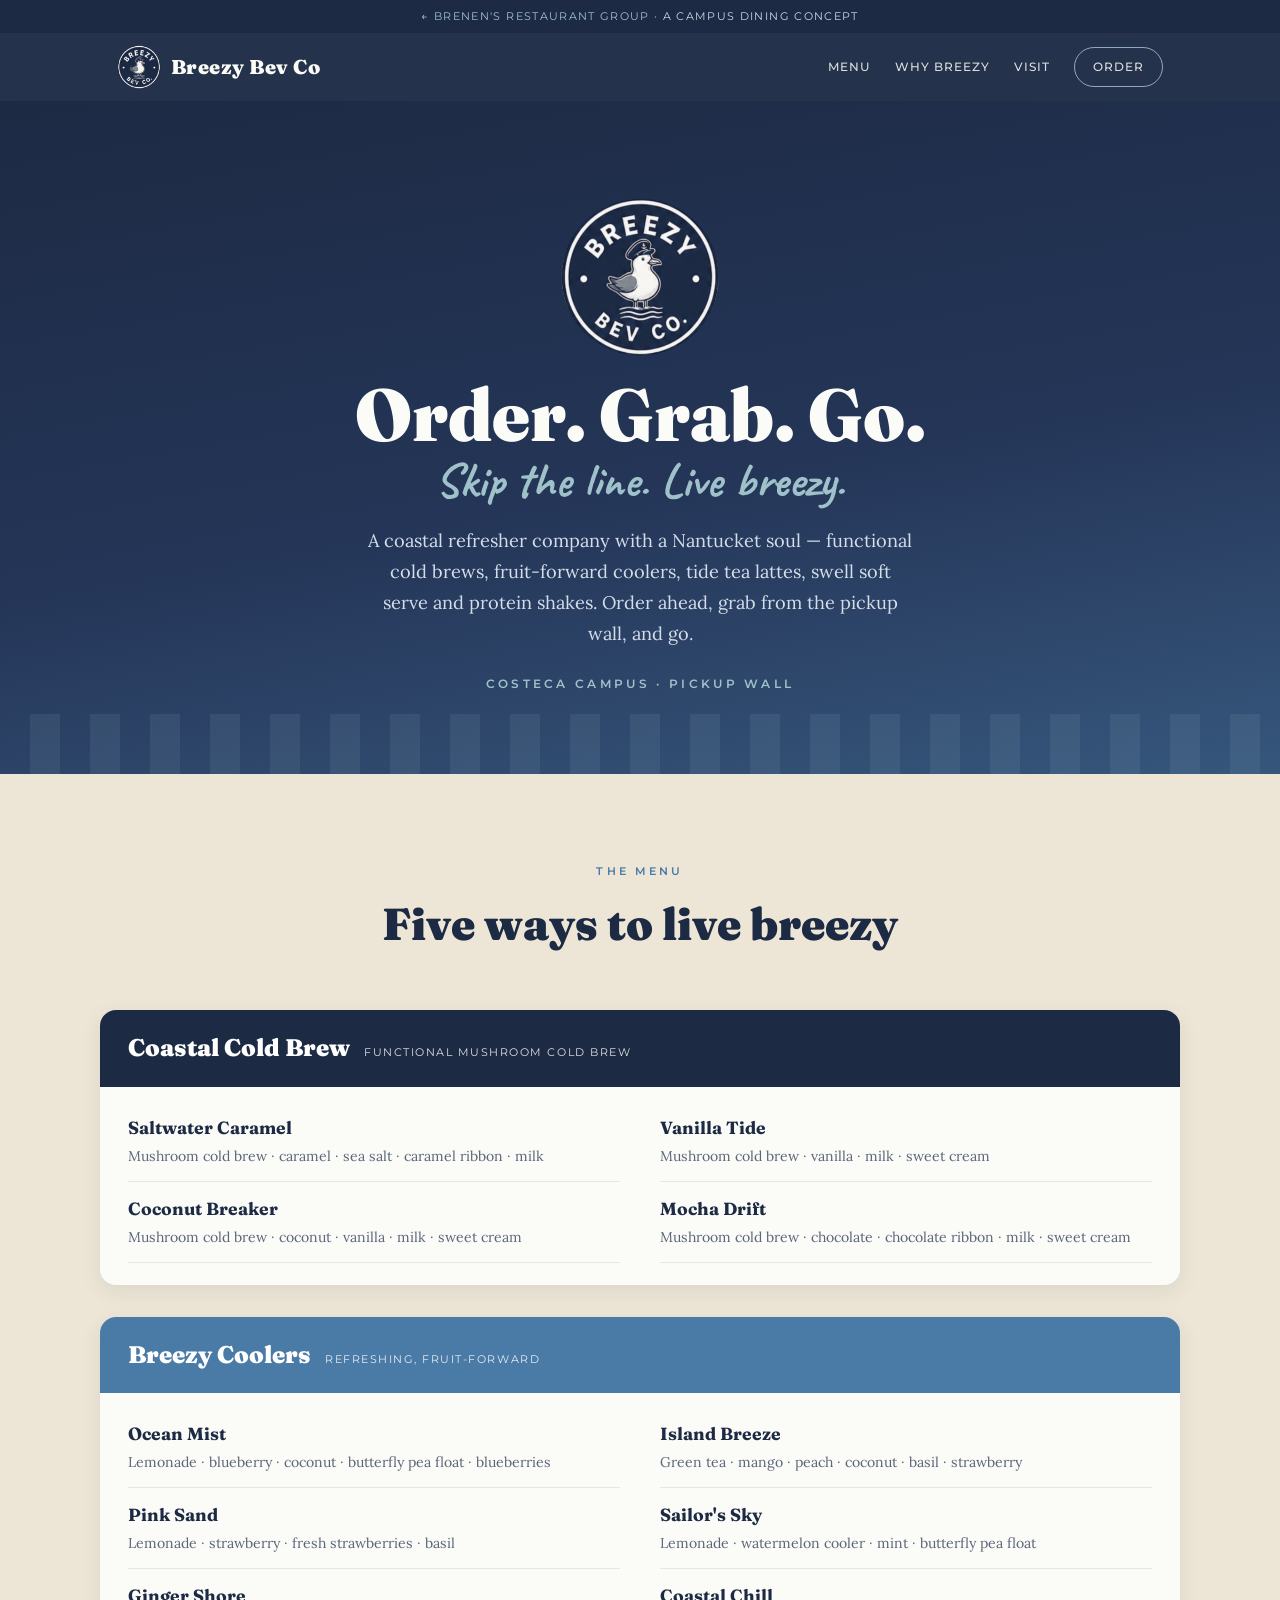
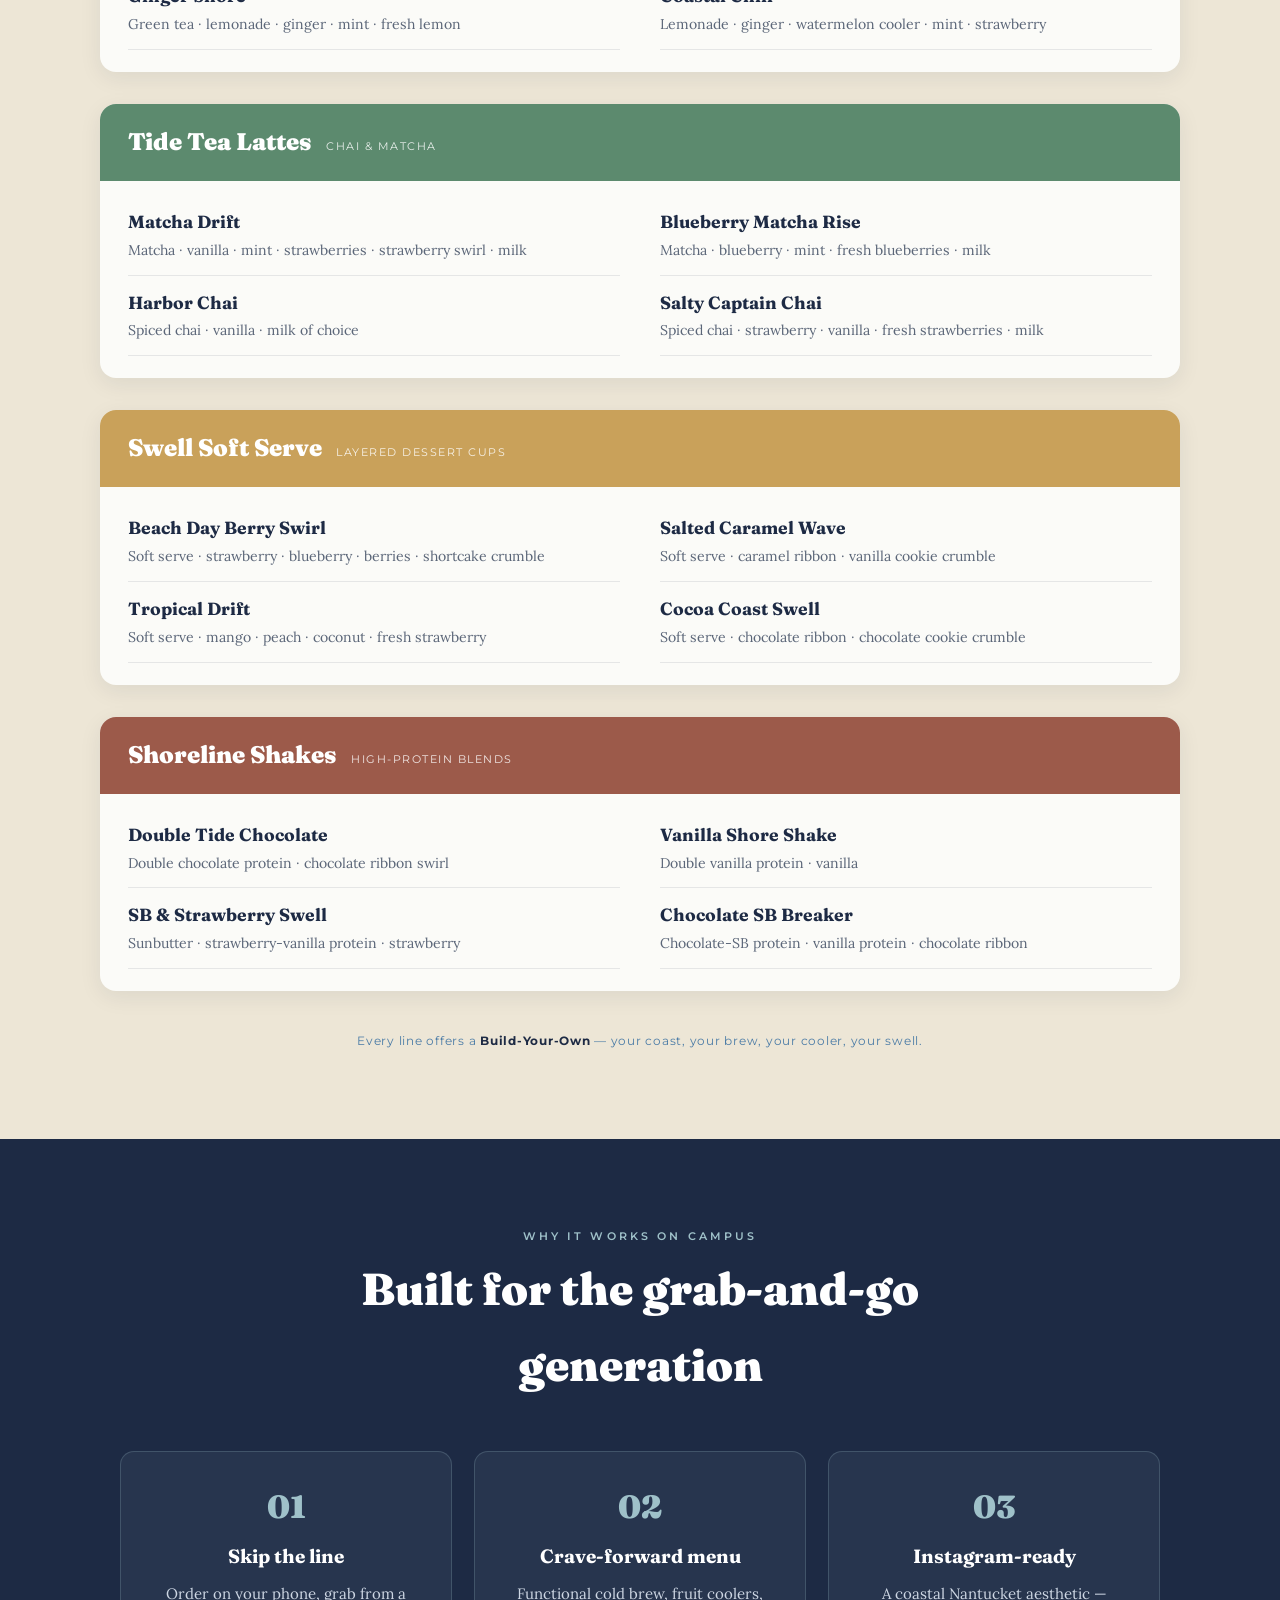
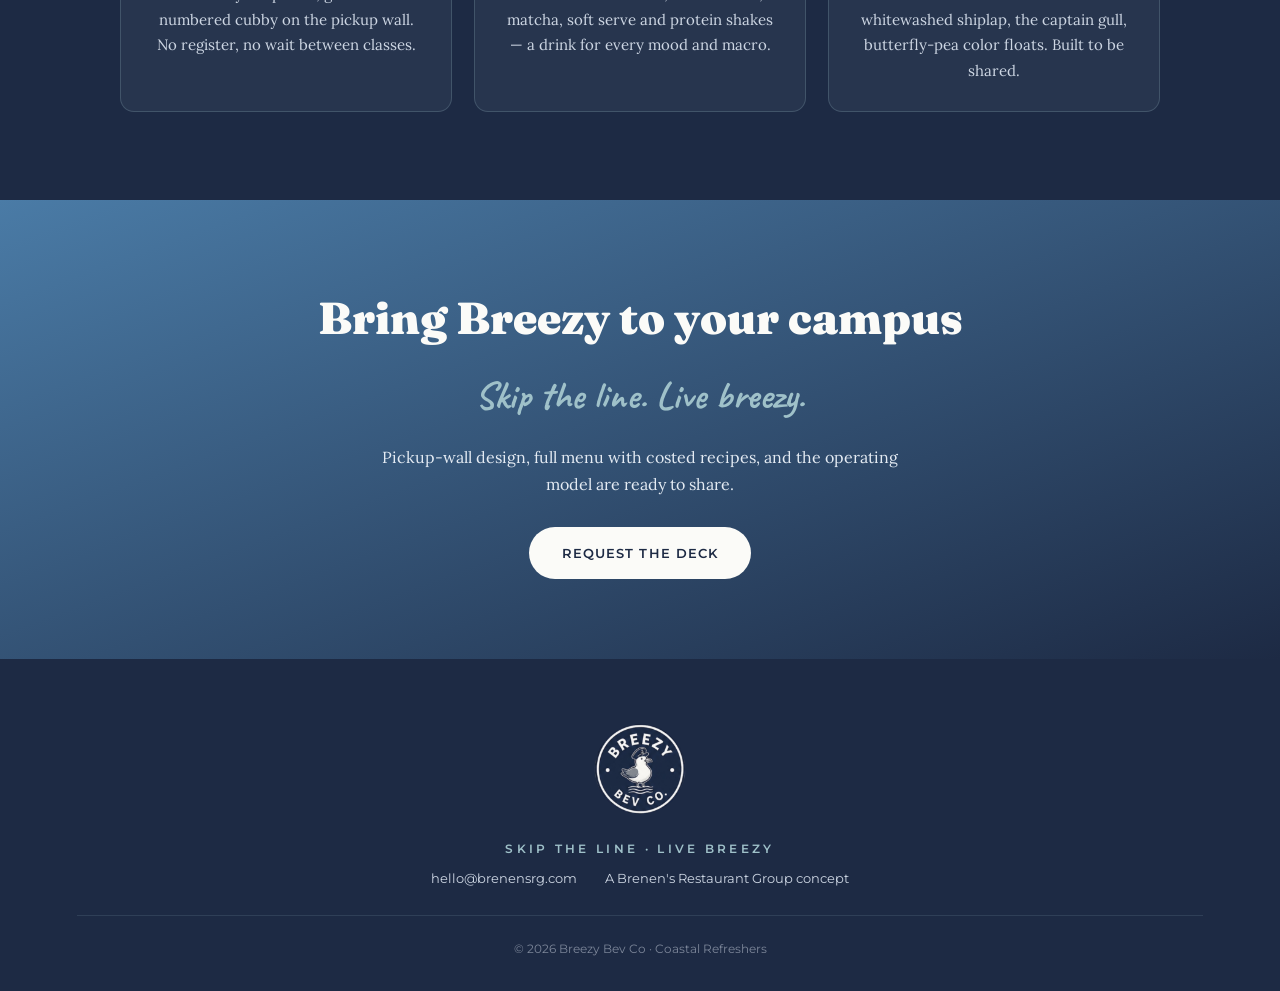
==== breezy/index.html @ cc20a467 "Initial website upload" ====
<!DOCTYPE html>
<html lang="en">
<head>
<meta charset="utf-8">
<meta name="viewport" content="width=device-width, initial-scale=1">
<title>Breezy Bev Co — Coastal Refreshers</title>
<meta name="description" content="Breezy Bev Co — a coastal refresher company with a Nantucket soul. Cold brew, coolers, tide tea lattes, soft serve and shakes. Skip the line. Live breezy.">
<link rel="preconnect" href="https://fonts.googleapis.com"><link rel="preconnect" href="https://fonts.gstatic.com" crossorigin>
<link href="https://fonts.googleapis.com/css2?family=Fraunces:opsz,wght@9..144,400;9..144,700;9..144,900&family=Lora:ital@0;1&family=Montserrat:wght@400;500;600&family=Caveat:wght@600;700&display=swap" rel="stylesheet">
<style>
:root{--nv:#1D2A44;--sk:#4A7BA6;--sf:#9FC1C9;--sd:#EDE6D6;--wh:#FBFBF8;--ink:#1A2236}
*{margin:0;padding:0;box-sizing:border-box}html{scroll-behavior:smooth}
body{font-family:'Lora',serif;color:var(--ink);background:var(--wh);line-height:1.7}
img{display:block;max-width:100%}a{color:inherit;text-decoration:none}
h1,h2,h3{font-family:'Fraunces',serif;font-weight:900}
.parentbar{background:var(--nv);color:#cdd6e3;text-align:center;padding:7px;font-family:'Montserrat',sans-serif;font-size:.7rem;letter-spacing:.12em;text-transform:uppercase}
.parentbar a{color:var(--sf)}.parentbar a:hover{color:#fff}
.nav{position:sticky;top:0;z-index:50;background:rgba(29,42,68,.96);backdrop-filter:blur(8px)}
.nav-inner{max-width:1200px;margin:0 auto;padding:12px 6vw;display:flex;align-items:center;justify-content:space-between}
.nav-brand{display:flex;align-items:center;gap:10px}.nav-brand img{width:44px;border-radius:50%}
.nav-brand .wm{font-family:'Fraunces',serif;font-weight:900;font-size:1.25rem;color:var(--wh);letter-spacing:.5px}
.nav-links{display:flex;gap:24px;align-items:center}
.nav-links a{font-family:'Montserrat',sans-serif;font-weight:500;letter-spacing:.08em;text-transform:uppercase;font-size:.78rem;color:var(--wh);opacity:.85}
.nav-links a:hover{opacity:1;color:var(--sf)}
.nav-cta{border:1.5px solid var(--sf);padding:8px 18px;border-radius:30px}.nav-cta:hover{background:var(--sf);color:var(--nv)!important;opacity:1}
.nav-toggle{display:none;background:none;border:none;color:var(--wh);font-size:1.5rem;cursor:pointer}
.hero{background:linear-gradient(170deg,var(--nv) 0%,#243557 55%,var(--sk) 150%);color:var(--wh);text-align:center;padding:6rem 6vw 5rem;position:relative;overflow:hidden}
.hero::before{content:"";position:absolute;left:0;right:0;bottom:0;height:60px;background:repeating-linear-gradient(90deg,transparent 0 30px,rgba(159,193,201,.1) 30px 60px)}
.hero-gull{width:160px;margin:0 auto 22px;position:relative;z-index:2}.hero-gull img{border-radius:50%}
.hero h1{font-size:clamp(2.6rem,6vw,4.6rem);line-height:.98;color:var(--wh);position:relative;z-index:2}
.script{font-family:'Caveat',cursive;font-size:clamp(2rem,4vw,3rem);color:var(--sf);display:block;margin-top:6px}
.hero .lead{font-size:1.14rem;color:#d4ddea;max-width:50ch;margin:22px auto 0;position:relative;z-index:2}
.tagline{font-family:'Montserrat',sans-serif;font-weight:600;letter-spacing:.28em;text-transform:uppercase;font-size:.74rem;color:var(--sf);margin-top:24px;position:relative;z-index:2}
.btn{font-family:'Montserrat',sans-serif;font-weight:600;letter-spacing:.08em;text-transform:uppercase;font-size:.82rem;padding:14px 32px;border-radius:30px;cursor:pointer;border:1.5px solid transparent;display:inline-block;transition:transform .15s}
.btn:hover{transform:translateY(-2px)}.btn-w{background:var(--wh);color:var(--nv)}
.section{padding:5.5rem 7vw}.sand{background:var(--sd)}.navy{background:var(--nv);color:var(--wh)}
.head{text-align:center;max-width:720px;margin:0 auto 3rem}
.eyebrow{font-family:'Montserrat',sans-serif;font-weight:600;letter-spacing:.28em;text-transform:uppercase;font-size:.7rem;color:var(--sk)}
.head h2{font-size:clamp(1.9rem,3.8vw,2.8rem);margin:.3rem 0;color:var(--nv)}
.navy .head h2{color:#fff}.navy .eyebrow{color:var(--sf)}
.menu{max-width:1080px;margin:0 auto;display:flex;flex-direction:column;gap:32px}
.fam{background:var(--wh);border-radius:16px;overflow:hidden;box-shadow:0 6px 22px rgba(29,42,68,.08)}
.fam-head{color:#fff;padding:18px 28px;display:flex;align-items:baseline;gap:14px;flex-wrap:wrap}
.fam-head h3{font-size:1.5rem}.fam-head span{font-family:'Montserrat',sans-serif;letter-spacing:.14em;text-transform:uppercase;font-size:.68rem;opacity:.85}
.fam-items{display:grid;grid-template-columns:1fr 1fr;gap:0 40px;padding:14px 28px 22px}
.item{border-bottom:1px solid rgba(29,42,68,.1);padding:12px 0}
.item h4{font-family:'Fraunces',serif;font-weight:700;font-size:1.1rem;color:var(--nv)}
.item p{font-size:.88rem;color:#5b6678;margin-top:2px}
.byo{text-align:center;font-family:'Montserrat',sans-serif;font-size:.78rem;letter-spacing:.06em;color:var(--sk);margin-top:2.4rem}.byo strong{color:var(--nv)}
.why{display:grid;grid-template-columns:repeat(3,1fr);gap:22px;max-width:1040px;margin:0 auto}
.whyc{background:rgba(159,193,201,.08);border:1px solid rgba(159,193,201,.22);border-radius:14px;padding:28px;text-align:center}
.whyc .ic{font-family:'Fraunces',serif;font-weight:900;font-size:2rem;color:var(--sf)}
.whyc h4{font-family:'Fraunces',serif;font-weight:700;font-size:1.2rem;color:#fff;margin:6px 0 8px}.whyc p{color:#cdd6e3;font-size:.94rem}
.cta{background:linear-gradient(160deg,var(--sk),var(--nv));color:var(--wh);text-align:center;padding:5rem 6vw}
.cta h2{font-size:clamp(1.9rem,3.6vw,2.8rem)}.cta .script{font-size:2.4rem}.cta p{max-width:560px;margin:1rem auto 1.8rem;color:#e4ebf3}
.foot{background:var(--nv);color:#cdd6e3;text-align:center;padding:4rem 6vw 2rem}.foot-gull{width:92px;margin:0 auto 16px}.foot-gull img{border-radius:50%}
.foot-meta{font-family:'Montserrat',sans-serif;font-size:.82rem;display:flex;gap:28px;justify-content:center;flex-wrap:wrap;margin-top:8px}.foot-meta a:hover{color:var(--sf)}
.foot-base{border-top:1px solid rgba(159,193,201,.14);margin-top:1.6rem;padding-top:1.4rem;font-size:.74rem;color:#7c8699;font-family:'Montserrat',sans-serif}
@media (max-width:860px){.nav-links{position:fixed;inset:0 0 0 auto;width:74vw;background:var(--nv);flex-direction:column;justify-content:center;gap:28px;transform:translateX(100%);transition:.3s;z-index:60}.nav-links.open{transform:translateX(0)}.nav-toggle{display:block;z-index:61}.fam-items{grid-template-columns:1fr}.why{grid-template-columns:1fr}}
@media (prefers-reduced-motion:reduce){*{transition:none!important;scroll-behavior:auto}}
</style>
</head>
<body>
<div class="parentbar">← <a href="../index.html">Brenen's Restaurant Group</a> · A Campus Dining Concept</div>
<nav class="nav"><div class="nav-inner">
<a href="index.html" class="nav-brand"><img src="gull.png" alt=""><span class="wm">Breezy Bev Co</span></a>
<div class="nav-links" id="navlinks"><a href="#menu">Menu</a><a href="#why">Why Breezy</a><a href="#visit">Visit</a><a href="#visit" class="nav-cta">Order</a></div>
<button class="nav-toggle" id="navtoggle">&#9776;</button></div></nav>

<header class="hero">
<div class="hero-gull"><img src="gull.png" alt="Breezy Bev Co"></div>
<h1>Order. Grab. Go.<span class="script">Skip the line. Live breezy.</span></h1>
<p class="lead">A coastal refresher company with a Nantucket soul — functional cold brews, fruit-forward coolers, tide tea lattes, swell soft serve and protein shakes. Order ahead, grab from the pickup wall, and go.</p>
<div class="tagline">Costeca Campus · Pickup Wall</div>
</header>

<section class="section sand" id="menu">
<div class="head"><p class="eyebrow">The Menu</p><h2>Five ways to live breezy</h2></div>
<div class="menu">
<div class="fam"><div class="fam-head" style="background:#1D2A44"><h3>Coastal Cold Brew</h3><span>Functional Mushroom Cold Brew</span></div><div class="fam-items">
<div class="item"><h4>Saltwater Caramel</h4><p>Mushroom cold brew · caramel · sea salt · caramel ribbon · milk</p></div>
<div class="item"><h4>Vanilla Tide</h4><p>Mushroom cold brew · vanilla · milk · sweet cream</p></div>
<div class="item"><h4>Coconut Breaker</h4><p>Mushroom cold brew · coconut · vanilla · milk · sweet cream</p></div>
<div class="item"><h4>Mocha Drift</h4><p>Mushroom cold brew · chocolate · chocolate ribbon · milk · sweet cream</p></div></div></div>
<div class="fam"><div class="fam-head" style="background:#4A7BA6"><h3>Breezy Coolers</h3><span>Refreshing, fruit-forward</span></div><div class="fam-items">
<div class="item"><h4>Ocean Mist</h4><p>Lemonade · blueberry · coconut · butterfly pea float · blueberries</p></div>
<div class="item"><h4>Island Breeze</h4><p>Green tea · mango · peach · coconut · basil · strawberry</p></div>
<div class="item"><h4>Pink Sand</h4><p>Lemonade · strawberry · fresh strawberries · basil</p></div>
<div class="item"><h4>Sailor's Sky</h4><p>Lemonade · watermelon cooler · mint · butterfly pea float</p></div>
<div class="item"><h4>Ginger Shore</h4><p>Green tea · lemonade · ginger · mint · fresh lemon</p></div>
<div class="item"><h4>Coastal Chill</h4><p>Lemonade · ginger · watermelon cooler · mint · strawberry</p></div></div></div>
<div class="fam"><div class="fam-head" style="background:#5C8A6E"><h3>Tide Tea Lattes</h3><span>Chai &amp; Matcha</span></div><div class="fam-items">
<div class="item"><h4>Matcha Drift</h4><p>Matcha · vanilla · mint · strawberries · strawberry swirl · milk</p></div>
<div class="item"><h4>Blueberry Matcha Rise</h4><p>Matcha · blueberry · mint · fresh blueberries · milk</p></div>
<div class="item"><h4>Harbor Chai</h4><p>Spiced chai · vanilla · milk of choice</p></div>
<div class="item"><h4>Salty Captain Chai</h4><p>Spiced chai · strawberry · vanilla · fresh strawberries · milk</p></div></div></div>
<div class="fam"><div class="fam-head" style="background:#C9A15A"><h3>Swell Soft Serve</h3><span>Layered Dessert Cups</span></div><div class="fam-items">
<div class="item"><h4>Beach Day Berry Swirl</h4><p>Soft serve · strawberry · blueberry · berries · shortcake crumble</p></div>
<div class="item"><h4>Salted Caramel Wave</h4><p>Soft serve · caramel ribbon · vanilla cookie crumble</p></div>
<div class="item"><h4>Tropical Drift</h4><p>Soft serve · mango · peach · coconut · fresh strawberry</p></div>
<div class="item"><h4>Cocoa Coast Swell</h4><p>Soft serve · chocolate ribbon · chocolate cookie crumble</p></div></div></div>
<div class="fam"><div class="fam-head" style="background:#9C5A4A"><h3>Shoreline Shakes</h3><span>High-Protein Blends</span></div><div class="fam-items">
<div class="item"><h4>Double Tide Chocolate</h4><p>Double chocolate protein · chocolate ribbon swirl</p></div>
<div class="item"><h4>Vanilla Shore Shake</h4><p>Double vanilla protein · vanilla</p></div>
<div class="item"><h4>SB &amp; Strawberry Swell</h4><p>Sunbutter · strawberry-vanilla protein · strawberry</p></div>
<div class="item"><h4>Chocolate SB Breaker</h4><p>Chocolate-SB protein · vanilla protein · chocolate ribbon</p></div></div></div>
</div>
<p class="byo">Every line offers a <strong>Build-Your-Own</strong> — your coast, your brew, your cooler, your swell.</p>
</section>

<section class="section navy" id="why">
<div class="head"><p class="eyebrow">Why It Works On Campus</p><h2>Built for the grab-and-go generation</h2></div>
<div class="why">
<div class="whyc"><div class="ic">01</div><h4>Skip the line</h4><p>Order on your phone, grab from a numbered cubby on the pickup wall. No register, no wait between classes.</p></div>
<div class="whyc"><div class="ic">02</div><h4>Crave-forward menu</h4><p>Functional cold brew, fruit coolers, matcha, soft serve and protein shakes — a drink for every mood and macro.</p></div>
<div class="whyc"><div class="ic">03</div><h4>Instagram-ready</h4><p>A coastal Nantucket aesthetic — whitewashed shiplap, the captain gull, butterfly-pea color floats. Built to be shared.</p></div>
</div></section>

<section class="cta">
<h2>Bring Breezy to your campus<span class="script">Skip the line. Live breezy.</span></h2>
<p>Pickup-wall design, full menu with costed recipes, and the operating model are ready to share.</p>
<a href="mailto:hello@brenensrg.com?subject=Breezy%20Bev%20Co" class="btn btn-w">Request the Deck</a>
</section>

<footer class="foot" id="visit">
<div class="foot-gull"><img src="gull.png" alt="Breezy Bev Co"></div>
<div class="tagline" style="color:var(--sf)">Skip the line · Live breezy</div>
<div class="foot-meta"><a href="mailto:hello@brenensrg.com">hello@brenensrg.com</a><a href="../index.html">A Brenen's Restaurant Group concept</a></div>
<div class="foot-base">© 2026 Breezy Bev Co · Coastal Refreshers</div>
</footer>
<script>const t=document.getElementById('navtoggle'),l=document.getElementById('navlinks');t.addEventListener('click',()=>l.classList.toggle('open'));l.querySelectorAll('a').forEach(a=>a.addEventListener('click',()=>l.classList.remove('open')));</script>
</body></html>
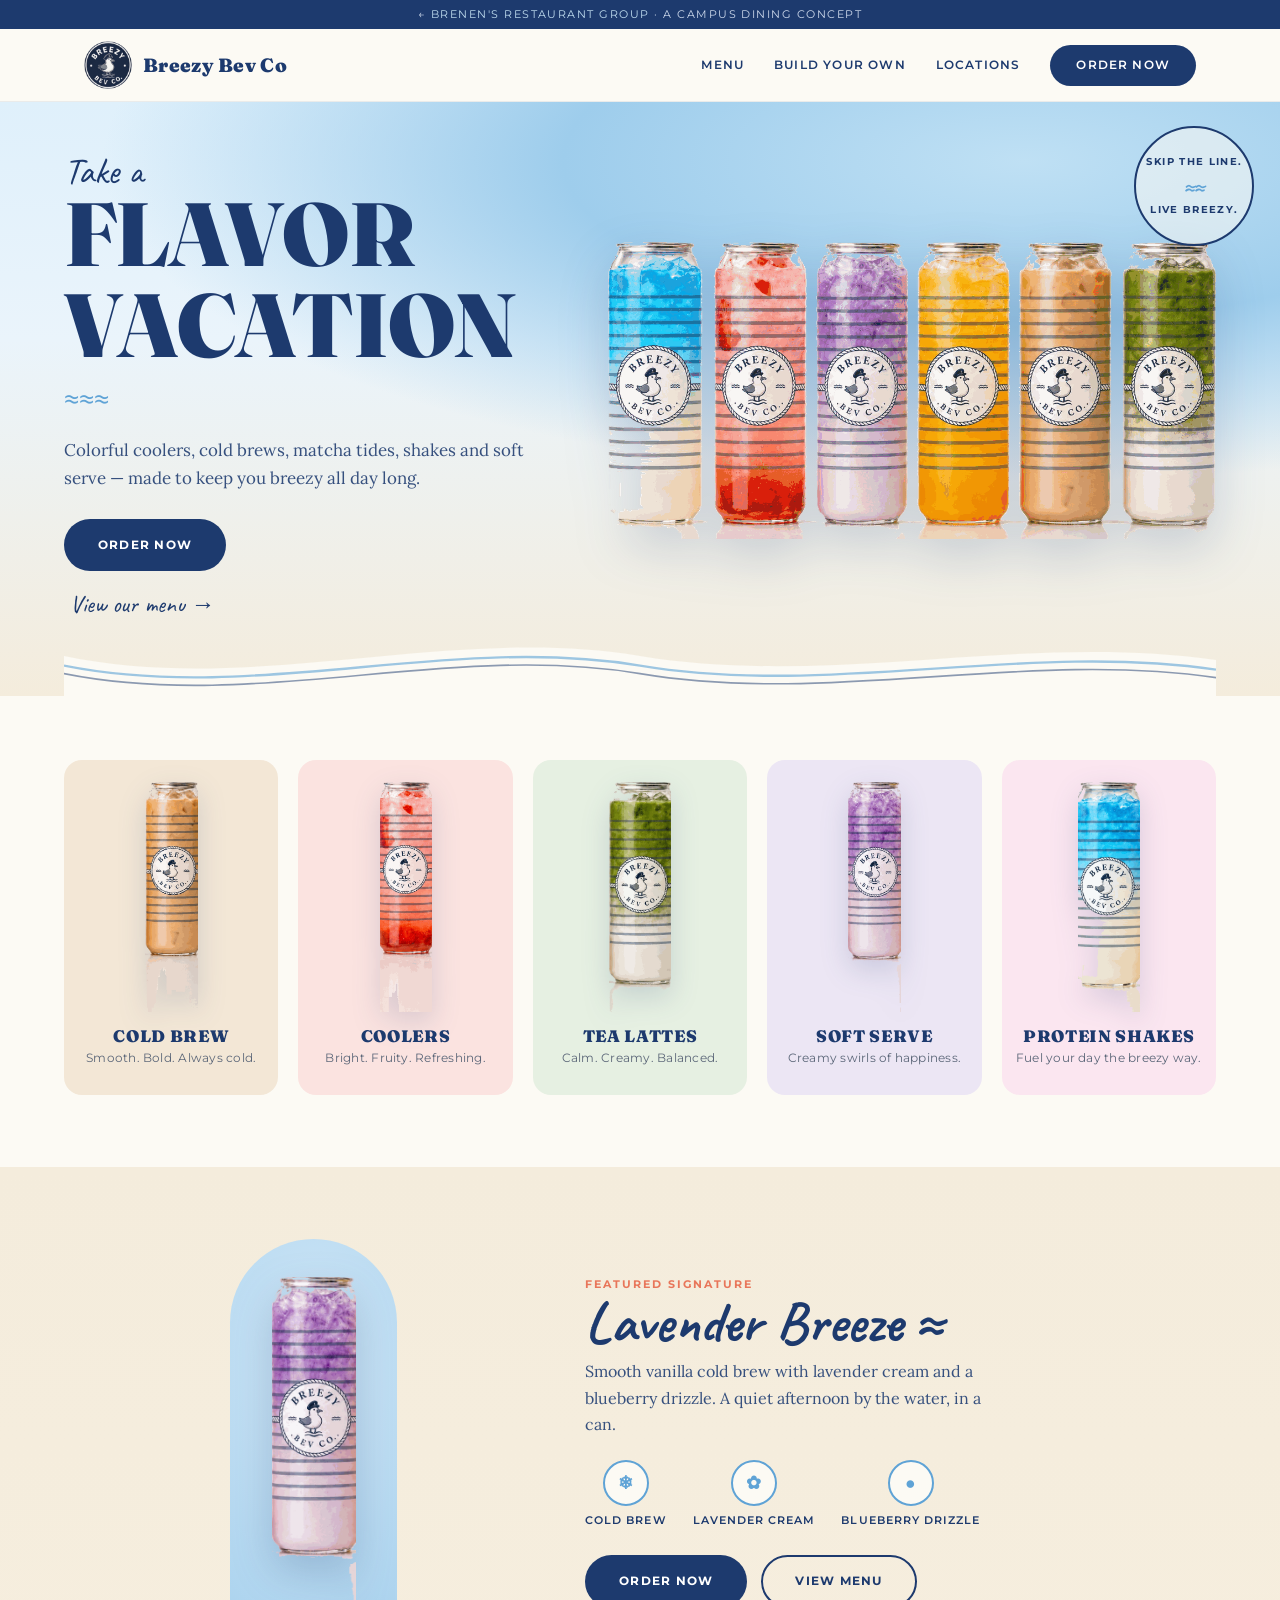
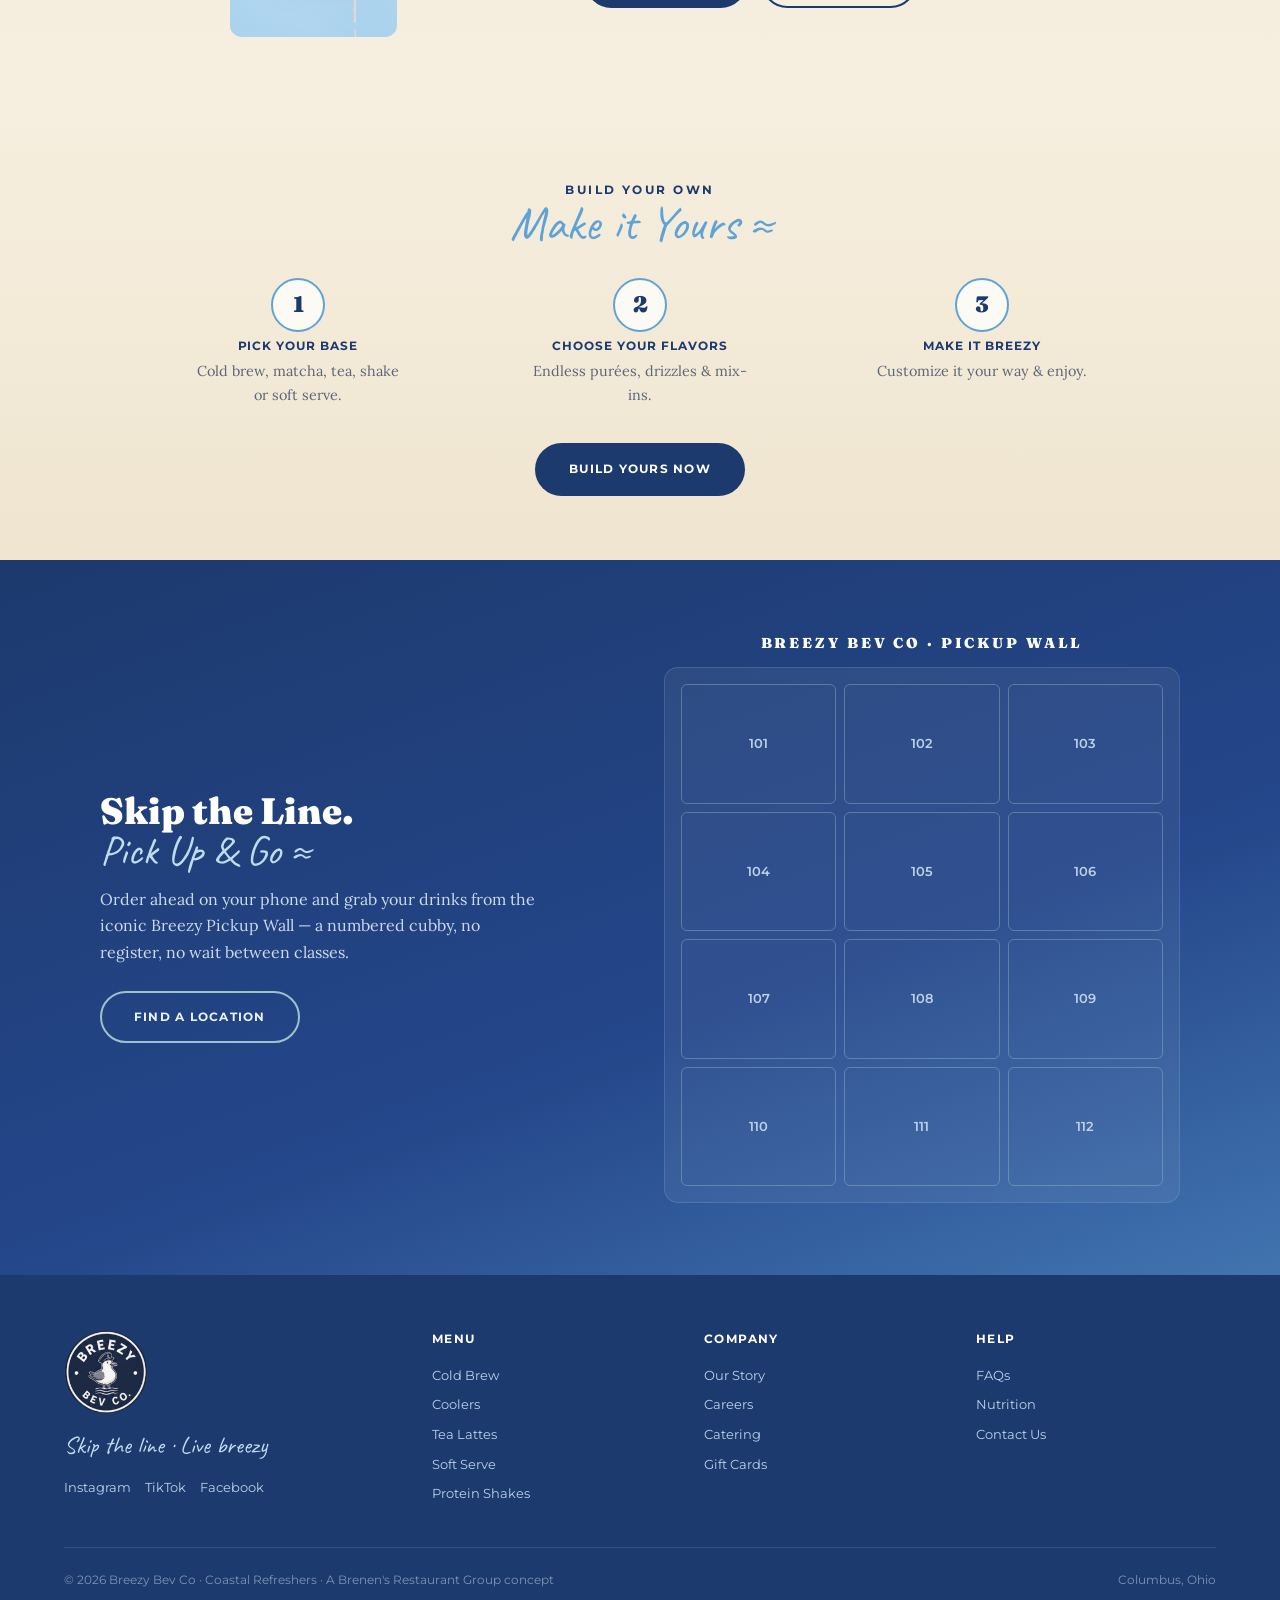
==== commit 33ae97de: "Add new website concepts" ====
--- a/breezy/index.html
+++ b/breezy/index.html
@@ -3,130 +3,281 @@
 <head>
 <meta charset="utf-8">
 <meta name="viewport" content="width=device-width, initial-scale=1">
-<title>Breezy Bev Co — Coastal Refreshers</title>
-<meta name="description" content="Breezy Bev Co — a coastal refresher company with a Nantucket soul. Cold brew, coolers, tide tea lattes, soft serve and shakes. Skip the line. Live breezy.">
+<title>Breezy Bev Co — Take a Flavor Vacation</title>
+<meta name="description" content="Breezy Bev Co — colorful coolers, cold brews, matcha tides, shakes and soft serve, made to keep you breezy all day long. Order ahead, skip the line, live breezy.">
 <link rel="preconnect" href="https://fonts.googleapis.com"><link rel="preconnect" href="https://fonts.gstatic.com" crossorigin>
-<link href="https://fonts.googleapis.com/css2?family=Fraunces:opsz,wght@9..144,400;9..144,700;9..144,900&family=Lora:ital@0;1&family=Montserrat:wght@400;500;600&family=Caveat:wght@600;700&display=swap" rel="stylesheet">
+<link href="https://fonts.googleapis.com/css2?family=Fraunces:opsz,wght@9..144,400;9..144,600;9..144,900&family=Lora:ital@0;1&family=Montserrat:wght@400;500;600;700&family=Caveat:wght@600;700&display=swap" rel="stylesheet">
 <style>
-:root{--nv:#1D2A44;--sk:#4A7BA6;--sf:#9FC1C9;--sd:#EDE6D6;--wh:#FBFBF8;--ink:#1A2236}
+:root{
+  --nv:#1D3A6E;        /* deep marine navy */
+  --nv2:#24468A;
+  --sky:#5FA3D6;       /* sky blue */
+  --sky-l:#Bfdcef;     /* pale sky */
+  --sand:#F4ECDC;      /* warm sand */
+  --sand-d:#EADFC8;
+  --cream:#FCFAF4;     /* near-white cream */
+  --coral:#E8765A;     /* sunset coral accent */
+  --ink:#1A2236;
+}
 *{margin:0;padding:0;box-sizing:border-box}html{scroll-behavior:smooth}
-body{font-family:'Lora',serif;color:var(--ink);background:var(--wh);line-height:1.7}
+body{font-family:'Lora',serif;color:var(--ink);background:var(--cream);line-height:1.65;overflow-x:hidden}
 img{display:block;max-width:100%}a{color:inherit;text-decoration:none}
-h1,h2,h3{font-family:'Fraunces',serif;font-weight:900}
-.parentbar{background:var(--nv);color:#cdd6e3;text-align:center;padding:7px;font-family:'Montserrat',sans-serif;font-size:.7rem;letter-spacing:.12em;text-transform:uppercase}
-.parentbar a{color:var(--sf)}.parentbar a:hover{color:#fff}
-.nav{position:sticky;top:0;z-index:50;background:rgba(29,42,68,.96);backdrop-filter:blur(8px)}
-.nav-inner{max-width:1200px;margin:0 auto;padding:12px 6vw;display:flex;align-items:center;justify-content:space-between}
-.nav-brand{display:flex;align-items:center;gap:10px}.nav-brand img{width:44px;border-radius:50%}
-.nav-brand .wm{font-family:'Fraunces',serif;font-weight:900;font-size:1.25rem;color:var(--wh);letter-spacing:.5px}
-.nav-links{display:flex;gap:24px;align-items:center}
-.nav-links a{font-family:'Montserrat',sans-serif;font-weight:500;letter-spacing:.08em;text-transform:uppercase;font-size:.78rem;color:var(--wh);opacity:.85}
-.nav-links a:hover{opacity:1;color:var(--sf)}
-.nav-cta{border:1.5px solid var(--sf);padding:8px 18px;border-radius:30px}.nav-cta:hover{background:var(--sf);color:var(--nv)!important;opacity:1}
-.nav-toggle{display:none;background:none;border:none;color:var(--wh);font-size:1.5rem;cursor:pointer}
-.hero{background:linear-gradient(170deg,var(--nv) 0%,#243557 55%,var(--sk) 150%);color:var(--wh);text-align:center;padding:6rem 6vw 5rem;position:relative;overflow:hidden}
-.hero::before{content:"";position:absolute;left:0;right:0;bottom:0;height:60px;background:repeating-linear-gradient(90deg,transparent 0 30px,rgba(159,193,201,.1) 30px 60px)}
-.hero-gull{width:160px;margin:0 auto 22px;position:relative;z-index:2}.hero-gull img{border-radius:50%}
-.hero h1{font-size:clamp(2.6rem,6vw,4.6rem);line-height:.98;color:var(--wh);position:relative;z-index:2}
-.script{font-family:'Caveat',cursive;font-size:clamp(2rem,4vw,3rem);color:var(--sf);display:block;margin-top:6px}
-.hero .lead{font-size:1.14rem;color:#d4ddea;max-width:50ch;margin:22px auto 0;position:relative;z-index:2}
-.tagline{font-family:'Montserrat',sans-serif;font-weight:600;letter-spacing:.28em;text-transform:uppercase;font-size:.74rem;color:var(--sf);margin-top:24px;position:relative;z-index:2}
-.btn{font-family:'Montserrat',sans-serif;font-weight:600;letter-spacing:.08em;text-transform:uppercase;font-size:.82rem;padding:14px 32px;border-radius:30px;cursor:pointer;border:1.5px solid transparent;display:inline-block;transition:transform .15s}
-.btn:hover{transform:translateY(-2px)}.btn-w{background:var(--wh);color:var(--nv)}
-.section{padding:5.5rem 7vw}.sand{background:var(--sd)}.navy{background:var(--nv);color:var(--wh)}
-.head{text-align:center;max-width:720px;margin:0 auto 3rem}
-.eyebrow{font-family:'Montserrat',sans-serif;font-weight:600;letter-spacing:.28em;text-transform:uppercase;font-size:.7rem;color:var(--sk)}
-.head h2{font-size:clamp(1.9rem,3.8vw,2.8rem);margin:.3rem 0;color:var(--nv)}
-.navy .head h2{color:#fff}.navy .eyebrow{color:var(--sf)}
-.menu{max-width:1080px;margin:0 auto;display:flex;flex-direction:column;gap:32px}
-.fam{background:var(--wh);border-radius:16px;overflow:hidden;box-shadow:0 6px 22px rgba(29,42,68,.08)}
-.fam-head{color:#fff;padding:18px 28px;display:flex;align-items:baseline;gap:14px;flex-wrap:wrap}
-.fam-head h3{font-size:1.5rem}.fam-head span{font-family:'Montserrat',sans-serif;letter-spacing:.14em;text-transform:uppercase;font-size:.68rem;opacity:.85}
-.fam-items{display:grid;grid-template-columns:1fr 1fr;gap:0 40px;padding:14px 28px 22px}
-.item{border-bottom:1px solid rgba(29,42,68,.1);padding:12px 0}
-.item h4{font-family:'Fraunces',serif;font-weight:700;font-size:1.1rem;color:var(--nv)}
-.item p{font-size:.88rem;color:#5b6678;margin-top:2px}
-.byo{text-align:center;font-family:'Montserrat',sans-serif;font-size:.78rem;letter-spacing:.06em;color:var(--sk);margin-top:2.4rem}.byo strong{color:var(--nv)}
-.why{display:grid;grid-template-columns:repeat(3,1fr);gap:22px;max-width:1040px;margin:0 auto}
-.whyc{background:rgba(159,193,201,.08);border:1px solid rgba(159,193,201,.22);border-radius:14px;padding:28px;text-align:center}
-.whyc .ic{font-family:'Fraunces',serif;font-weight:900;font-size:2rem;color:var(--sf)}
-.whyc h4{font-family:'Fraunces',serif;font-weight:700;font-size:1.2rem;color:#fff;margin:6px 0 8px}.whyc p{color:#cdd6e3;font-size:.94rem}
-.cta{background:linear-gradient(160deg,var(--sk),var(--nv));color:var(--wh);text-align:center;padding:5rem 6vw}
-.cta h2{font-size:clamp(1.9rem,3.6vw,2.8rem)}.cta .script{font-size:2.4rem}.cta p{max-width:560px;margin:1rem auto 1.8rem;color:#e4ebf3}
-.foot{background:var(--nv);color:#cdd6e3;text-align:center;padding:4rem 6vw 2rem}.foot-gull{width:92px;margin:0 auto 16px}.foot-gull img{border-radius:50%}
-.foot-meta{font-family:'Montserrat',sans-serif;font-size:.82rem;display:flex;gap:28px;justify-content:center;flex-wrap:wrap;margin-top:8px}.foot-meta a:hover{color:var(--sf)}
-.foot-base{border-top:1px solid rgba(159,193,201,.14);margin-top:1.6rem;padding-top:1.4rem;font-size:.74rem;color:#7c8699;font-family:'Montserrat',sans-serif}
-@media (max-width:860px){.nav-links{position:fixed;inset:0 0 0 auto;width:74vw;background:var(--nv);flex-direction:column;justify-content:center;gap:28px;transform:translateX(100%);transition:.3s;z-index:60}.nav-links.open{transform:translateX(0)}.nav-toggle{display:block;z-index:61}.fam-items{grid-template-columns:1fr}.why{grid-template-columns:1fr}}
-@media (prefers-reduced-motion:reduce){*{transition:none!important;scroll-behavior:auto}}
+h1,h2,h3,h4{font-family:'Fraunces',serif;font-weight:900;line-height:1.02}
+.script{font-family:'Caveat',cursive;font-weight:700}
+.wave{color:var(--sky);font-weight:700}
+
+/* ---------- nav ---------- */
+.parentbar{background:var(--nv);color:#cdd9ec;text-align:center;padding:6px;font-family:'Montserrat',sans-serif;font-size:.66rem;letter-spacing:.14em;text-transform:uppercase}
+.parentbar a{color:var(--sky-l)}.parentbar a:hover{color:#fff}
+.nav{position:sticky;top:0;z-index:50;background:rgba(252,250,244,.94);backdrop-filter:blur(10px);border-bottom:1px solid rgba(29,58,110,.08)}
+.nav-inner{max-width:1240px;margin:0 auto;padding:12px 5vw;display:flex;align-items:center;justify-content:space-between}
+.nav-brand{display:flex;align-items:center;gap:11px}.nav-brand img{width:48px}
+.nav-brand .wm{font-family:'Fraunces',serif;font-weight:900;font-size:1.2rem;color:var(--nv);letter-spacing:.3px}
+.nav-links{display:flex;gap:30px;align-items:center}
+.nav-links a{font-family:'Montserrat',sans-serif;font-weight:600;letter-spacing:.1em;text-transform:uppercase;font-size:.74rem;color:var(--nv)}
+.nav-links a:hover{color:var(--sky)}
+.nav-order{background:var(--nv);color:#fff!important;padding:11px 26px;border-radius:30px;letter-spacing:.12em}
+.nav-order:hover{background:var(--sky);color:#fff!important}
+.nav-toggle{display:none;background:none;border:none;color:var(--nv);font-size:1.6rem;cursor:pointer}
+
+/* ---------- hero ---------- */
+.hero{position:relative;background:
+   radial-gradient(120% 90% at 80% 10%, #Bfe0f4 0%, #9ecdec 30%, transparent 60%),
+   linear-gradient(180deg,#dff0fb 0%,#eaf4fb 40%,var(--sand) 100%);
+   padding:3.4rem 5vw 0;overflow:hidden}
+.hero-grid{max-width:1240px;margin:0 auto;display:grid;grid-template-columns:1fr 1.15fr;gap:1rem;align-items:center}
+.hero-copy{position:relative;z-index:3}
+.hero-copy .small{font-family:'Caveat',cursive;font-size:2.3rem;color:var(--nv);line-height:.8}
+.hero-copy h1{font-size:clamp(3rem,7vw,5.6rem);color:var(--nv);letter-spacing:-.01em;margin:.1rem 0}
+.hero-copy .wavemark{font-size:1.8rem;color:var(--sky);margin:.2rem 0 1rem}
+.hero-copy p{font-size:1.06rem;color:#36507e;max-width:42ch;margin-bottom:1.6rem}
+.btn{font-family:'Montserrat',sans-serif;font-weight:700;letter-spacing:.1em;text-transform:uppercase;font-size:.78rem;padding:14px 32px;border-radius:30px;cursor:pointer;border:2px solid transparent;display:inline-block;transition:transform .15s, background .2s,color .2s}
+.btn:hover{transform:translateY(-2px)}
+.btn-nv{background:var(--nv);color:#fff}.btn-nv:hover{background:var(--nv2)}
+.btn-o{border-color:var(--nv);color:var(--nv)}.btn-o:hover{background:var(--nv);color:#fff}
+.hero-menu-link{display:inline-block;margin-top:14px;margin-left:6px;font-family:'Caveat',cursive;font-size:1.5rem;color:var(--nv)}
+.hero-menu-link:hover{color:var(--sky)}
+.hero-cans{position:relative;z-index:2}
+.hero-cans img{width:100%;filter:drop-shadow(0 18px 24px rgba(29,58,110,.18))}
+.badge{position:absolute;top:1.5rem;right:2vw;width:120px;height:120px;border:2px solid var(--nv);border-radius:50%;display:flex;flex-direction:column;align-items:center;justify-content:center;text-align:center;color:var(--nv);font-family:'Montserrat',sans-serif;font-weight:700;font-size:.6rem;letter-spacing:.14em;line-height:1.5;background:rgba(252,250,244,.55);z-index:4}
+.badge .wv{font-family:'Caveat',cursive;font-size:1.4rem;letter-spacing:0;color:var(--sky)}
+.hero-wave{display:block;width:100%;margin-top:-1px;position:relative;z-index:3}
+
+/* ---------- categories ---------- */
+.cats{background:var(--cream);padding:4rem 5vw 4.5rem}
+.cats-grid{max-width:1180px;margin:0 auto;display:grid;grid-template-columns:repeat(5,1fr);gap:20px}
+.cat{border-radius:18px;padding:22px 14px 26px;text-align:center;transition:transform .2s, box-shadow .2s;cursor:pointer}
+.cat:hover{transform:translateY(-6px);box-shadow:0 16px 34px rgba(29,58,110,.14)}
+.cat .canwrap{height:230px;display:flex;align-items:flex-end;justify-content:center}
+.cat img{height:230px;width:auto;max-width:100%;object-fit:contain;filter:drop-shadow(0 10px 14px rgba(29,58,110,.16))}
+.cat h3{font-size:1.04rem;color:var(--nv);margin:16px 0 4px;letter-spacing:.04em;text-transform:uppercase;font-weight:900}
+.cat p{font-family:'Montserrat',sans-serif;font-size:.74rem;color:#5b6678;letter-spacing:.02em}
+.c-coldbrew{background:#F3E7D6}.c-coolers{background:#FBE3E0}.c-tea{background:#E6F0E2}
+.c-soft{background:#ECE6F4}.c-protein{background:#FbE6F0}
+
+/* ---------- spotlight ---------- */
+.spot{background:linear-gradient(180deg,var(--sand) 0%,#f6eede 100%);padding:4.5rem 5vw}
+.spot-grid{max-width:1100px;margin:0 auto;display:grid;grid-template-columns:.85fr 1.15fr;gap:3rem;align-items:center}
+.spot-can{position:relative;text-align:center}
+.spot-arch{background:radial-gradient(110% 80% at 50% 30%,#cfe6f6,#a9d2ee);border-radius:200px 200px 28px 28px;padding:2.4rem 2.6rem 0;display:inline-block;overflow:hidden}
+.spot-arch img{height:360px;width:auto;object-fit:contain;display:block;filter:drop-shadow(0 16px 20px rgba(29,58,110,.22))}
+.spot-copy .ey{font-family:'Montserrat',sans-serif;font-weight:700;letter-spacing:.18em;text-transform:uppercase;font-size:.7rem;color:var(--coral)}
+.spot-copy h2{font-family:'Caveat',cursive;font-weight:700;font-size:3.6rem;color:var(--nv);line-height:.9;margin:.2rem 0 .6rem}
+.spot-copy p{color:#36507e;max-width:40ch;margin-bottom:1.4rem}
+.spot-notes{display:flex;gap:26px;margin-bottom:1.6rem}
+.spot-note{text-align:center;font-family:'Montserrat',sans-serif;font-size:.66rem;letter-spacing:.1em;text-transform:uppercase;color:var(--nv);font-weight:600}
+.spot-note .dot{width:46px;height:46px;border-radius:50%;background:var(--cream);border:2px solid var(--sky);display:flex;align-items:center;justify-content:center;margin:0 auto 6px;font-family:'Fraunces',serif;font-weight:900;color:var(--sky);font-size:1.1rem}
+.spot-btns{display:flex;gap:14px;flex-wrap:wrap}
+
+/* ---------- build your own ---------- */
+.byo{background:linear-gradient(180deg,#f6eede,#efe5d0);padding:4rem 5vw;position:relative;overflow:hidden}
+.byo-inner{max-width:1000px;margin:0 auto;text-align:center;position:relative;z-index:2}
+.byo .kick{font-family:'Montserrat',sans-serif;font-weight:700;letter-spacing:.2em;text-transform:uppercase;font-size:.78rem;color:var(--nv)}
+.byo .script-h{font-family:'Caveat',cursive;font-size:3rem;color:var(--sky);line-height:.9;margin:.1rem 0 2rem}
+.steps{display:grid;grid-template-columns:repeat(3,1fr);gap:26px;margin-bottom:2.2rem}
+.step{display:flex;flex-direction:column;align-items:center;gap:8px}
+.step .n{width:54px;height:54px;border-radius:50%;border:2px solid var(--sky);color:var(--nv);font-family:'Fraunces',serif;font-weight:900;font-size:1.4rem;display:flex;align-items:center;justify-content:center;background:var(--cream)}
+.step h4{font-family:'Montserrat',sans-serif;font-weight:700;letter-spacing:.08em;text-transform:uppercase;font-size:.78rem;color:var(--nv)}
+.step p{font-family:'Lora',serif;font-size:.9rem;color:#5b6678;max-width:24ch}
+
+/* ---------- pickup ---------- */
+.pickup{background:linear-gradient(160deg,var(--nv) 0%,var(--nv2) 60%,var(--sky) 140%);color:#eaf2fb;padding:4.5rem 5vw}
+.pickup-grid{max-width:1080px;margin:0 auto;display:grid;grid-template-columns:1fr 1fr;gap:3rem;align-items:center}
+.pickup h2{color:#fff;font-size:clamp(1.7rem,3vw,2.3rem)}
+.pickup .script-h{font-family:'Caveat',cursive;font-size:2.6rem;color:var(--sky-l);line-height:.9;margin:.2rem 0 1rem}
+.pickup p{color:#cdd9ec;max-width:44ch;margin-bottom:1.6rem}
+.wall{display:grid;grid-template-columns:repeat(3,1fr);gap:8px;background:rgba(255,255,255,.06);padding:16px;border-radius:14px;border:1px solid rgba(159,193,201,.2)}
+.cubby{aspect-ratio:1.3;border:1.5px solid rgba(159,193,201,.4);border-radius:6px;display:flex;align-items:center;justify-content:center;font-family:'Montserrat',sans-serif;font-weight:600;font-size:.82rem;color:#bcd0e8}
+.wall-label{text-align:center;font-family:'Fraunces',serif;font-weight:900;letter-spacing:.2em;color:#fff;margin-bottom:12px;font-size:.9rem}
+
+/* ---------- footer ---------- */
+.foot{background:var(--nv);color:#bcd0e8;padding:3.4rem 5vw 2rem}
+.foot-top{max-width:1180px;margin:0 auto;display:grid;grid-template-columns:1.4fr 1fr 1fr 1fr;gap:2rem}
+.foot-brand img{width:84px;margin-bottom:12px}
+.foot-brand .tl{font-family:'Caveat',cursive;font-size:1.5rem;color:var(--sky-l)}
+.foot-brand .soc{display:flex;gap:14px;margin-top:12px;font-family:'Montserrat',sans-serif;font-size:.8rem}
+.foot-col h5{font-family:'Montserrat',sans-serif;font-weight:700;letter-spacing:.12em;text-transform:uppercase;font-size:.72rem;color:#fff;margin-bottom:12px}
+.foot-col a{display:block;font-family:'Montserrat',sans-serif;font-size:.82rem;padding:4px 0;color:#bcd0e8}
+.foot-col a:hover{color:var(--sky-l)}
+.foot-base{max-width:1180px;margin:2.4rem auto 0;border-top:1px solid rgba(159,193,201,.16);padding-top:1.4rem;font-family:'Montserrat',sans-serif;font-size:.72rem;color:#7e93b3;display:flex;justify-content:space-between;flex-wrap:wrap;gap:10px}
+
+@media (max-width:980px){
+  .cats-grid{grid-template-columns:repeat(2,1fr)}
+  .cat:last-child{grid-column:1/-1}
+  .foot-top{grid-template-columns:1fr 1fr}
+}
+@media (max-width:860px){
+  .nav-links{position:fixed;inset:0 0 0 auto;width:76vw;background:var(--nv);flex-direction:column;justify-content:center;gap:26px;transform:translateX(100%);transition:.3s;z-index:60}
+  .nav-links.open{transform:translateX(0)}.nav-links a{color:#fff}.nav-toggle{display:block;z-index:61}
+  .hero-grid{grid-template-columns:1fr;text-align:center}
+  .hero-copy p{margin-left:auto;margin-right:auto}
+  .badge{display:none}
+  .spot-grid,.pickup-grid{grid-template-columns:1fr;gap:2rem}
+  .steps{grid-template-columns:1fr}
+  .spot-notes{justify-content:center}
+}
+@media (max-width:560px){.cats-grid{grid-template-columns:1fr}.foot-top{grid-template-columns:1fr}}
+@media (prefers-reduced-motion:reduce){*{transition:none!important;scroll-behavior:auto;animation:none!important}}
 </style>
 </head>
 <body>
 <div class="parentbar">← <a href="../index.html">Brenen's Restaurant Group</a> · A Campus Dining Concept</div>
+
 <nav class="nav"><div class="nav-inner">
-<a href="index.html" class="nav-brand"><img src="gull.png" alt=""><span class="wm">Breezy Bev Co</span></a>
-<div class="nav-links" id="navlinks"><a href="#menu">Menu</a><a href="#why">Why Breezy</a><a href="#visit">Visit</a><a href="#visit" class="nav-cta">Order</a></div>
-<button class="nav-toggle" id="navtoggle">&#9776;</button></div></nav>
-
+  <a href="index.html" class="nav-brand"><img src="gull.png" alt=""><span class="wm">Breezy Bev Co</span></a>
+  <div class="nav-links" id="navlinks">
+    <a href="menu.html">Menu</a>
+    <a href="menu.html#menu">Build Your Own</a>
+    <a href="#pickup">Locations</a>
+    <a href="menu.html" class="nav-order">Order Now</a>
+  </div>
+  <button class="nav-toggle" id="navtoggle">&#9776;</button>
+</div></nav>
+
+<!-- HERO -->
 <header class="hero">
-<div class="hero-gull"><img src="gull.png" alt="Breezy Bev Co"></div>
-<h1>Order. Grab. Go.<span class="script">Skip the line. Live breezy.</span></h1>
-<p class="lead">A coastal refresher company with a Nantucket soul — functional cold brews, fruit-forward coolers, tide tea lattes, swell soft serve and protein shakes. Order ahead, grab from the pickup wall, and go.</p>
-<div class="tagline">Costeca Campus · Pickup Wall</div>
+  <div class="badge"><span>SKIP THE LINE.</span><span class="wv">≈≈</span><span>LIVE BREEZY.</span></div>
+  <div class="hero-grid">
+    <div class="hero-copy">
+      <div class="small">Take a</div>
+      <h1>FLAVOR<br>VACATION</h1>
+      <div class="wavemark">≈≈≈</div>
+      <p>Colorful coolers, cold brews, matcha tides, shakes and soft serve — made to keep you breezy all day long.</p>
+      <a href="menu.html" class="btn btn-nv">Order Now</a>
+      <br><a href="menu.html" class="hero-menu-link">View our menu →</a>
+    </div>
+    <div class="hero-cans">
+      <img src="cans-hero.png" alt="The Breezy Bev Co lineup — six coastal refreshers">
+    </div>
+  </div>
+  <svg class="hero-wave" viewBox="0 0 1440 90" preserveAspectRatio="none" xmlns="http://www.w3.org/2000/svg">
+    <path d="M0,40 C240,90 480,0 720,40 C960,80 1200,10 1440,45 L1440,90 L0,90 Z" fill="#FCFAF4"/>
+    <path d="M0,52 C240,100 480,12 720,52 C960,92 1200,22 1440,57" fill="none" stroke="#5FA3D6" stroke-width="3" opacity=".6"/>
+    <path d="M0,62 C240,110 480,22 720,62 C960,102 1200,32 1440,67" fill="none" stroke="#1D3A6E" stroke-width="2" opacity=".5"/>
+  </svg>
 </header>
 
-<section class="section sand" id="menu">
-<div class="head"><p class="eyebrow">The Menu</p><h2>Five ways to live breezy</h2></div>
-<div class="menu">
-<div class="fam"><div class="fam-head" style="background:#1D2A44"><h3>Coastal Cold Brew</h3><span>Functional Mushroom Cold Brew</span></div><div class="fam-items">
-<div class="item"><h4>Saltwater Caramel</h4><p>Mushroom cold brew · caramel · sea salt · caramel ribbon · milk</p></div>
-<div class="item"><h4>Vanilla Tide</h4><p>Mushroom cold brew · vanilla · milk · sweet cream</p></div>
-<div class="item"><h4>Coconut Breaker</h4><p>Mushroom cold brew · coconut · vanilla · milk · sweet cream</p></div>
-<div class="item"><h4>Mocha Drift</h4><p>Mushroom cold brew · chocolate · chocolate ribbon · milk · sweet cream</p></div></div></div>
-<div class="fam"><div class="fam-head" style="background:#4A7BA6"><h3>Breezy Coolers</h3><span>Refreshing, fruit-forward</span></div><div class="fam-items">
-<div class="item"><h4>Ocean Mist</h4><p>Lemonade · blueberry · coconut · butterfly pea float · blueberries</p></div>
-<div class="item"><h4>Island Breeze</h4><p>Green tea · mango · peach · coconut · basil · strawberry</p></div>
-<div class="item"><h4>Pink Sand</h4><p>Lemonade · strawberry · fresh strawberries · basil</p></div>
-<div class="item"><h4>Sailor's Sky</h4><p>Lemonade · watermelon cooler · mint · butterfly pea float</p></div>
-<div class="item"><h4>Ginger Shore</h4><p>Green tea · lemonade · ginger · mint · fresh lemon</p></div>
-<div class="item"><h4>Coastal Chill</h4><p>Lemonade · ginger · watermelon cooler · mint · strawberry</p></div></div></div>
-<div class="fam"><div class="fam-head" style="background:#5C8A6E"><h3>Tide Tea Lattes</h3><span>Chai &amp; Matcha</span></div><div class="fam-items">
-<div class="item"><h4>Matcha Drift</h4><p>Matcha · vanilla · mint · strawberries · strawberry swirl · milk</p></div>
-<div class="item"><h4>Blueberry Matcha Rise</h4><p>Matcha · blueberry · mint · fresh blueberries · milk</p></div>
-<div class="item"><h4>Harbor Chai</h4><p>Spiced chai · vanilla · milk of choice</p></div>
-<div class="item"><h4>Salty Captain Chai</h4><p>Spiced chai · strawberry · vanilla · fresh strawberries · milk</p></div></div></div>
-<div class="fam"><div class="fam-head" style="background:#C9A15A"><h3>Swell Soft Serve</h3><span>Layered Dessert Cups</span></div><div class="fam-items">
-<div class="item"><h4>Beach Day Berry Swirl</h4><p>Soft serve · strawberry · blueberry · berries · shortcake crumble</p></div>
-<div class="item"><h4>Salted Caramel Wave</h4><p>Soft serve · caramel ribbon · vanilla cookie crumble</p></div>
-<div class="item"><h4>Tropical Drift</h4><p>Soft serve · mango · peach · coconut · fresh strawberry</p></div>
-<div class="item"><h4>Cocoa Coast Swell</h4><p>Soft serve · chocolate ribbon · chocolate cookie crumble</p></div></div></div>
-<div class="fam"><div class="fam-head" style="background:#9C5A4A"><h3>Shoreline Shakes</h3><span>High-Protein Blends</span></div><div class="fam-items">
-<div class="item"><h4>Double Tide Chocolate</h4><p>Double chocolate protein · chocolate ribbon swirl</p></div>
-<div class="item"><h4>Vanilla Shore Shake</h4><p>Double vanilla protein · vanilla</p></div>
-<div class="item"><h4>SB &amp; Strawberry Swell</h4><p>Sunbutter · strawberry-vanilla protein · strawberry</p></div>
-<div class="item"><h4>Chocolate SB Breaker</h4><p>Chocolate-SB protein · vanilla protein · chocolate ribbon</p></div></div></div>
-</div>
-<p class="byo">Every line offers a <strong>Build-Your-Own</strong> — your coast, your brew, your cooler, your swell.</p>
-</section>
-
-<section class="section navy" id="why">
-<div class="head"><p class="eyebrow">Why It Works On Campus</p><h2>Built for the grab-and-go generation</h2></div>
-<div class="why">
-<div class="whyc"><div class="ic">01</div><h4>Skip the line</h4><p>Order on your phone, grab from a numbered cubby on the pickup wall. No register, no wait between classes.</p></div>
-<div class="whyc"><div class="ic">02</div><h4>Crave-forward menu</h4><p>Functional cold brew, fruit coolers, matcha, soft serve and protein shakes — a drink for every mood and macro.</p></div>
-<div class="whyc"><div class="ic">03</div><h4>Instagram-ready</h4><p>A coastal Nantucket aesthetic — whitewashed shiplap, the captain gull, butterfly-pea color floats. Built to be shared.</p></div>
-</div></section>
-
-<section class="cta">
-<h2>Bring Breezy to your campus<span class="script">Skip the line. Live breezy.</span></h2>
-<p>Pickup-wall design, full menu with costed recipes, and the operating model are ready to share.</p>
-<a href="mailto:hello@brenensrg.com?subject=Breezy%20Bev%20Co" class="btn btn-w">Request the Deck</a>
-</section>
-
-<footer class="foot" id="visit">
-<div class="foot-gull"><img src="gull.png" alt="Breezy Bev Co"></div>
-<div class="tagline" style="color:var(--sf)">Skip the line · Live breezy</div>
-<div class="foot-meta"><a href="mailto:hello@brenensrg.com">hello@brenensrg.com</a><a href="../index.html">A Brenen's Restaurant Group concept</a></div>
-<div class="foot-base">© 2026 Breezy Bev Co · Coastal Refreshers</div>
+<!-- CATEGORIES -->
+<section class="cats">
+  <div class="cats-grid">
+    <a class="cat c-coldbrew" href="menu.html">
+      <div class="canwrap"><img src="can_coldbrew.png" alt="Cold Brew"></div>
+      <h3>Cold Brew</h3><p>Smooth. Bold. Always cold.</p></a>
+    <a class="cat c-coolers" href="menu.html">
+      <div class="canwrap"><img src="can_strawberry.png" alt="Coolers"></div>
+      <h3>Coolers</h3><p>Bright. Fruity. Refreshing.</p></a>
+    <a class="cat c-tea" href="menu.html">
+      <div class="canwrap"><img src="can_matcha.png" alt="Tea Lattes"></div>
+      <h3>Tea Lattes</h3><p>Calm. Creamy. Balanced.</p></a>
+    <a class="cat c-soft" href="menu.html">
+      <div class="canwrap"><img src="can_taro.png" alt="Soft Serve"></div>
+      <h3>Soft Serve</h3><p>Creamy swirls of happiness.</p></a>
+    <a class="cat c-protein" href="menu.html">
+      <div class="canwrap"><img src="can_blue.png" alt="Protein Shakes"></div>
+      <h3>Protein Shakes</h3><p>Fuel your day the breezy way.</p></a>
+  </div>
+</section>
+
+<!-- SPOTLIGHT -->
+<section class="spot">
+  <div class="spot-grid">
+    <div class="spot-can"><span class="spot-arch"><img src="can_taro.png" alt="Lavender Breeze"></span></div>
+    <div class="spot-copy">
+      <div class="ey">Featured Signature</div>
+      <h2>Lavender Breeze ≈</h2>
+      <p>Smooth vanilla cold brew with lavender cream and a blueberry drizzle. A quiet afternoon by the water, in a can.</p>
+      <div class="spot-notes">
+        <div class="spot-note"><div class="dot">❄</div>Cold Brew</div>
+        <div class="spot-note"><div class="dot">✿</div>Lavender Cream</div>
+        <div class="spot-note"><div class="dot">●</div>Blueberry Drizzle</div>
+      </div>
+      <div class="spot-btns">
+        <a href="menu.html" class="btn btn-nv">Order Now</a>
+        <a href="menu.html" class="btn btn-o">View Menu</a>
+      </div>
+    </div>
+  </div>
+</section>
+
+<!-- BUILD YOUR OWN -->
+<section class="byo">
+  <div class="byo-inner">
+    <div class="kick">Build Your Own</div>
+    <div class="script-h">Make it Yours ≈</div>
+    <div class="steps">
+      <div class="step"><div class="n">1</div><h4>Pick your base</h4><p>Cold brew, matcha, tea, shake or soft serve.</p></div>
+      <div class="step"><div class="n">2</div><h4>Choose your flavors</h4><p>Endless purées, drizzles &amp; mix-ins.</p></div>
+      <div class="step"><div class="n">3</div><h4>Make it breezy</h4><p>Customize it your way &amp; enjoy.</p></div>
+    </div>
+    <a href="menu.html" class="btn btn-nv">Build Yours Now</a>
+  </div>
+</section>
+
+<!-- PICKUP -->
+<section class="pickup" id="pickup">
+  <div class="pickup-grid">
+    <div>
+      <h2>Skip the Line.</h2>
+      <div class="script-h">Pick Up &amp; Go ≈</div>
+      <p>Order ahead on your phone and grab your drinks from the iconic Breezy Pickup Wall — a numbered cubby, no register, no wait between classes.</p>
+      <a href="#" class="btn btn-o" style="border-color:#9FC1C9;color:#eaf2fb">Find a Location</a>
+    </div>
+    <div>
+      <div class="wall-label">BREEZY BEV CO · PICKUP WALL</div>
+      <div class="wall">
+        <div class="cubby">101</div><div class="cubby">102</div><div class="cubby">103</div>
+        <div class="cubby">104</div><div class="cubby">105</div><div class="cubby">106</div>
+        <div class="cubby">107</div><div class="cubby">108</div><div class="cubby">109</div>
+        <div class="cubby">110</div><div class="cubby">111</div><div class="cubby">112</div>
+      </div>
+    </div>
+  </div>
+</section>
+
+<!-- FOOTER -->
+<footer class="foot">
+  <div class="foot-top">
+    <div class="foot-brand">
+      <img src="gull.png" alt="Breezy Bev Co">
+      <div class="tl">Skip the line · Live breezy</div>
+      <div class="soc"><a href="#">Instagram</a><a href="#">TikTok</a><a href="#">Facebook</a></div>
+    </div>
+    <div class="foot-col"><h5>Menu</h5>
+      <a href="menu.html">Cold Brew</a><a href="menu.html">Coolers</a><a href="menu.html">Tea Lattes</a><a href="menu.html">Soft Serve</a><a href="menu.html">Protein Shakes</a></div>
+    <div class="foot-col"><h5>Company</h5>
+      <a href="../index.html">Our Story</a><a href="../contact.html">Careers</a><a href="../contact.html">Catering</a><a href="#">Gift Cards</a></div>
+    <div class="foot-col"><h5>Help</h5>
+      <a href="#">FAQs</a><a href="menu.html">Nutrition</a><a href="mailto:hello@brenensrg.com">Contact Us</a></div>
+  </div>
+  <div class="foot-base">
+    <span>© 2026 Breezy Bev Co · Coastal Refreshers · A Brenen's Restaurant Group concept</span>
+    <span>Columbus, Ohio</span>
+  </div>
 </footer>
-<script>const t=document.getElementById('navtoggle'),l=document.getElementById('navlinks');t.addEventListener('click',()=>l.classList.toggle('open'));l.querySelectorAll('a').forEach(a=>a.addEventListener('click',()=>l.classList.remove('open')));</script>
+
+<script>
+const t=document.getElementById('navtoggle'),l=document.getElementById('navlinks');
+t.addEventListener('click',()=>l.classList.toggle('open'));
+l.querySelectorAll('a').forEach(a=>a.addEventListener('click',()=>l.classList.remove('open')));
+</script>
 </body></html>
